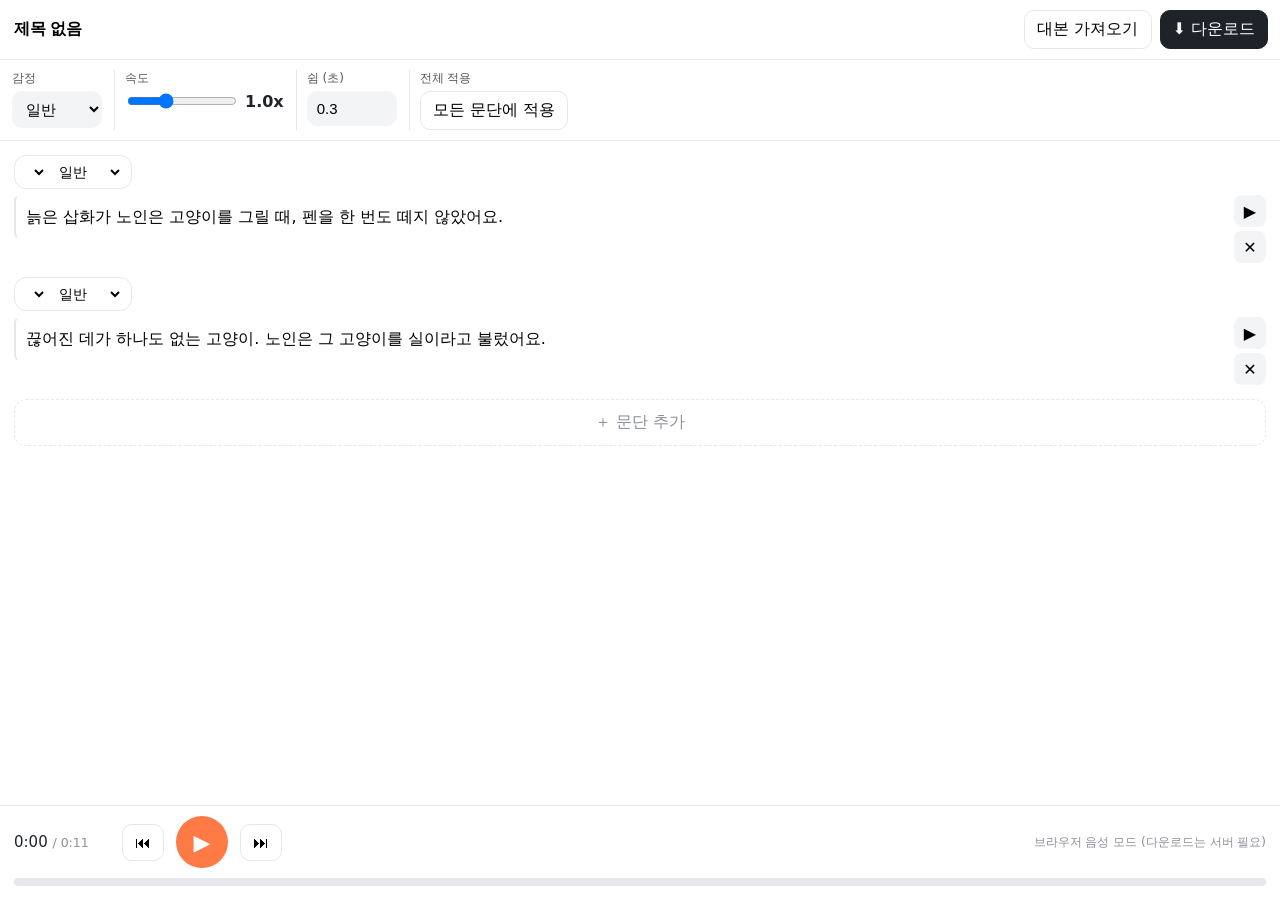
==== voice-studio/static/index.html @ 7b27cce7 "Add AI voice studio app (free edge-tts voices, script-to-mp3) Co-Authored-By: Claude Sonnet 5.5 <nor" ====
<!doctype html>
<html lang="ko">
<head>
<meta charset="utf-8">
<meta name="viewport" content="width=device-width,initial-scale=1">
<title>AI 음성 스튜디오</title>
<style>
:root{--bg:#fff;--fg:#1f2329;--mut:#8a8f98;--line:#e5e7eb;--card:#f3f4f6;--pri:#ff7a45;--dark:#1f2329;--sel:#cfe3ff}
*{box-sizing:border-box}
body{margin:0;font-family:system-ui,-apple-system,"Noto Sans KR",sans-serif;color:var(--fg);background:var(--bg);padding-bottom:150px}
header{position:sticky;top:0;z-index:5;background:#fff;border-bottom:1px solid var(--line);display:flex;gap:8px;align-items:center;padding:10px 12px}
header input{flex:1;min-width:0;border:0;font-size:16px;font-weight:600;outline:0}
button{font:inherit;cursor:pointer}
.btn{border:1px solid var(--line);background:#fff;border-radius:10px;padding:8px 12px}
.btn.dark{background:var(--dark);color:#fff;border-color:var(--dark)}
.tools{display:flex;gap:10px;overflow-x:auto;padding:10px 12px;border-bottom:1px solid var(--line);background:#fff;position:sticky;top:55px;z-index:4;scrollbar-width:none}
.tools::-webkit-scrollbar{display:none}
.grp{display:flex;flex-direction:column;gap:4px;padding-right:12px;border-right:1px solid var(--line);flex:none}
.grp:last-child{border:0}
.grp label{font-size:12px;color:#555}
select,.grp input[type=number]{background:var(--card);border:0;border-radius:10px;padding:9px 10px;font-size:15px;min-width:90px}
.speed{display:flex;align-items:center;gap:6px}
.speed input{width:110px}
main{padding:14px 14px 0}
.block{margin-bottom:14px}
.who{display:inline-flex;align-items:center;gap:6px;border:1px solid var(--line);border-radius:12px;padding:5px 8px;font-size:13px;background:#fff;margin-bottom:6px}
.who select{background:transparent;padding:2px;min-width:0;font-size:14px}
.row{display:flex;gap:6px;align-items:flex-start}
textarea{flex:1;border:1px solid transparent;border-left:2px solid var(--line);border-radius:6px;padding:8px 10px;font:inherit;font-size:16px;line-height:1.6;resize:none;outline:0;min-height:44px;overflow:hidden}
textarea:focus{background:#fafafa;border-left-color:var(--pri)}
.blk-btns{display:flex;flex-direction:column;gap:4px}
.blk-btns button{border:0;background:var(--card);border-radius:8px;width:32px;height:32px}
.blk-emo{font-size:12px;color:var(--mut);margin-left:4px}
.add{width:100%;border:1.5px dashed var(--line);background:transparent;border-radius:12px;padding:12px;color:var(--mut)}
.import{width:100%;min-height:90px;border:1px solid var(--line);border-radius:10px;padding:10px;font:inherit;display:none;margin-bottom:10px}
footer{position:fixed;left:0;right:0;bottom:0;background:#fff;border-top:1px solid var(--line);padding:10px 14px 14px}
.player{display:flex;align-items:center;gap:12px}
.time{font-variant-numeric:tabular-nums;min-width:96px;font-size:15px}
.time small{color:var(--mut)}
.play{width:52px;height:52px;border-radius:50%;border:0;background:var(--pri);color:#fff;font-size:22px}
.bar{height:8px;background:var(--line);border-radius:4px;margin-top:10px;overflow:hidden}
.bar i{display:block;height:100%;width:0;background:var(--pri);transition:width .2s}
.msg{font-size:12px;color:var(--mut);margin-left:auto;text-align:right}
dialog{border:0;border-radius:18px;padding:22px;width:min(92vw,420px)}
dialog::backdrop{background:#0006}
dialog h3{margin:0 0 14px}
.seg{display:flex;background:var(--card);border-radius:12px;padding:4px;margin:6px 0 14px}
.seg label{flex:1;text-align:center;padding:10px;border-radius:9px;cursor:pointer;font-size:14px}
.seg input{display:none}
.seg input:checked+span{display:block;background:#fff;border-radius:9px;box-shadow:0 1px 3px #0002;margin:-10px;padding:10px}
.dlg-t{font-size:13px;font-weight:600}
.note{font-size:12px;color:var(--mut);margin:10px 0}
</style>
</head>
<body>
<header>
  <input id="title" value="제목 없음" aria-label="프로젝트 제목">
  <button class="btn" id="btnImport">대본 가져오기</button>
  <button class="btn dark" id="btnDown">⬇ 다운로드</button>
</header>

<div class="tools">
  <div class="grp"><label>감정</label>
    <select id="emotion">
      <option value="normal">일반</option><option value="happy">기쁨</option><option value="sad">슬픔</option>
      <option value="angry">화남</option><option value="high">높은 톤</option><option value="low">낮은 톤</option><option value="whisper">속삭임</option>
    </select></div>
  <div class="grp"><label>속도</label>
    <div class="speed"><input type="range" id="speed" min="0.5" max="2" step="0.1" value="1"><b id="speedV">1.0x</b></div></div>
  <div class="grp"><label>쉼 (초)</label>
    <input type="number" id="pause" min="0" max="5" step="0.1" value="0.3"></div>
  <div class="grp"><label>전체 적용</label>
    <button class="btn" id="applyAll">모든 문단에 적용</button></div>
</div>

<main>
  <textarea class="import" id="importBox" placeholder="대본을 붙여넣으면 한 줄(문단)씩 나뉩니다"></textarea>
  <button class="btn" id="doImport" style="display:none;margin-bottom:12px">대본으로 나누기</button>
  <div id="blocks"></div>
  <button class="add" id="addBlock">＋ 문단 추가</button>
</main>

<footer>
  <div class="player">
    <div class="time"><span id="cur">0:00</span> <small>/ <span id="tot">0:00</span></small></div>
    <button class="btn" id="prev">⏮</button>
    <button class="play" id="play">▶</button>
    <button class="btn" id="next">⏭</button>
    <div class="msg" id="msg"></div>
  </div>
  <div class="bar"><i id="prog"></i></div>
</footer>

<dialog id="dlg">
  <h3>음성 다운로드</h3>
  <div class="dlg-t">형식</div>
  <div class="seg"><label><input type="radio" name="out" value="merge" checked><span>한 파일로 합치기</span></label>
                   <label><input type="radio" name="out" value="split"><span>문장 별로 나누기 (zip)</span></label></div>
  <p class="note">무료 Microsoft 신경망 음성(mp3)으로 변환합니다. 서버 연결이 필요합니다.</p>
  <div style="display:flex;gap:8px"><button class="btn" style="flex:1" id="dlgCancel">취소</button>
    <button class="btn dark" style="flex:2" id="dlgGo">다운로드</button></div>
</dialog>

<script>
const $ = s => document.querySelector(s);
const EMO = {normal:"일반",happy:"기쁨",sad:"슬픔",angry:"화남",high:"높은 톤",low:"낮은 톤",whisper:"속삭임"};
const EMO_WEB = {normal:[1,1],happy:[1.08,1.15],sad:[.85,.8],angry:[1.1,.9],high:[1,1.3],low:[1,.7],whisper:[.9,1]}; // [rate,pitch]
const SAMPLE = ["늙은 삽화가 노인은 고양이를 그릴 때, 펜을 한 번도 떼지 않았어요.","끊어진 데가 하나도 없는 고양이. 노인은 그 고양이를 실이라고 불렀어요."];

let voices = [];        // 서버 음성
let useServer = false;
let blocks = [];        // {text, voice, emotion}
let playing = false, idx = 0, audio = new Audio(), cancelFlag = 0;
const cache = new Map();

const store = {
  save(){ try{localStorage.setItem("vs",JSON.stringify({title:$("#title").value,blocks,speed:$("#speed").value,pause:$("#pause").value}))}catch{} },
  load(){ try{return JSON.parse(localStorage.getItem("vs"))}catch{return null} }
};

function defaultVoice(){ return voices[0]?.id || ""; }

async function loadVoices(){
  try{
    const r = await fetch("/api/voices"); if(!r.ok) throw 0;
    voices = await r.json(); useServer = true;
    $("#msg").textContent = "무료 AI 음성 연결됨";
  }catch{
    // 서버가 없으면 브라우저 내장 음성(무료)으로 미리듣기만 제공
    await new Promise(res=>{ if(speechSynthesis.getVoices().length) res(); else {speechSynthesis.onvoiceschanged=res; setTimeout(res,800);} });
    voices = speechSynthesis.getVoices().filter(v=>/ko/i.test(v.lang)).map(v=>({id:v.voiceURI,name:v.name,gender:"",locale:v.lang}));
    if(!voices.length) voices = speechSynthesis.getVoices().map(v=>({id:v.voiceURI,name:v.name,gender:"",locale:v.lang}));
    $("#msg").textContent = "브라우저 음성 모드 (다운로드는 서버 필요)";
  }
}

function voiceOptions(sel){
  return voices.map(v=>`<option value="${v.id}" ${v.id===sel?"selected":""}>${v.name}${v.gender==="Female"?" (여)":v.gender==="Male"?" (남)":""} · ${v.locale}</option>`).join("");
}

function render(){
  const root = $("#blocks"); root.innerHTML = "";
  blocks.forEach((b,i)=>{
    const d = document.createElement("div"); d.className="block"; d.dataset.i=i;
    d.innerHTML = `<span class="who"><select class="v">${voiceOptions(b.voice)}</select>
      <select class="e">${Object.entries(EMO).map(([k,v])=>`<option value="${k}" ${k===b.emotion?"selected":""}>${v}</option>`).join("")}</select></span>
      <div class="row"><textarea rows="1" placeholder="문장을 입력하세요"></textarea>
      <div class="blk-btns"><button class="pl" title="이 문단 듣기">▶</button><button class="rm" title="삭제">✕</button></div></div>`;
    const ta = d.querySelector("textarea"); ta.value = b.text;
    const fit = ()=>{ta.style.height="auto";ta.style.height=ta.scrollHeight+"px"}; setTimeout(fit);
    ta.oninput = ()=>{b.text=ta.value;fit();updateTotal();store.save()};
    d.querySelector(".v").onchange = e=>{b.voice=e.target.value;store.save()};
    d.querySelector(".e").onchange = e=>{b.emotion=e.target.value;store.save()};
    d.querySelector(".pl").onclick = ()=>playFrom(i,true);
    d.querySelector(".rm").onclick = ()=>{ if(blocks.length>1){blocks.splice(i,1);render();store.save()} };
    root.appendChild(d);
  });
  updateTotal();
}

const dur = t => Math.max(1, t.replace(/\s/g,"").length/ (5.5*parseFloat($("#speed").value)));  // 대략 초 추정
function updateTotal(){
  const p = parseFloat($("#pause").value)||0;
  const s = blocks.filter(b=>b.text.trim()).reduce((a,b)=>a+dur(b.text)+p,0);
  $("#tot").textContent = fmt(s);
}
const fmt = s => `${Math.floor(s/60)}:${String(Math.round(s%60)).padStart(2,"0")}`;

function setHighlight(i){ document.querySelectorAll(".block").forEach((el,k)=>el.querySelector("textarea").style.background = k===i?"#fff4ec":""); }

async function fetchAudio(b){
  const speed = parseFloat($("#speed").value);
  const key = JSON.stringify([b.text,b.voice,b.emotion,speed]);
  if(cache.has(key)) return cache.get(key);
  const r = await fetch("/api/tts",{method:"POST",headers:{"Content-Type":"application/json"},body:JSON.stringify({text:b.text,voice:b.voice,emotion:b.emotion,speed})});
  if(!r.ok) throw new Error((await r.json().catch(()=>({}))).detail || r.status);
  const url = URL.createObjectURL(await r.blob()); cache.set(key,url); return url;
}

function speakWeb(b){
  return new Promise(res=>{
    const u = new SpeechSynthesisUtterance(b.text);
    const v = speechSynthesis.getVoices().find(v=>v.voiceURI===b.voice); if(v){u.voice=v;u.lang=v.lang}else u.lang="ko-KR";
    const [r,p] = EMO_WEB[b.emotion]; u.rate = r*parseFloat($("#speed").value); u.pitch = p;
    u.onend=u.onerror=()=>res(); speechSynthesis.cancel(); speechSynthesis.speak(u);
  });
}

function stop(){ cancelFlag++; playing=false; audio.pause(); speechSynthesis.cancel(); $("#play").textContent="▶"; setHighlight(-1); }

async function playFrom(start, single=false){
  stop(); const my = cancelFlag; playing = true; $("#play").textContent="⏸";
  const pause = (parseFloat($("#pause").value)||0)*1000;
  const list = blocks.map((b,i)=>[b,i]).filter(([b])=>b.text.trim());
  for(const [b,i] of list){
    if(i<start) continue;
    if(my!==cancelFlag) return;
    idx = i; setHighlight(i);
    $("#prog").style.width = (list.findIndex(x=>x[1]===i)/list.length*100)+"%";
    try{
      if(useServer){
        $("#msg").textContent = "음성 생성 중…";
        const url = await fetchAudio(b); if(my!==cancelFlag) return;
        $("#msg").textContent = "";
        audio.src = url; await audio.play();
        await new Promise(res=>{audio.onended=res; audio.onerror=res});
      } else await speakWeb(b);
    }catch(e){ $("#msg").textContent = "오류: "+e.message; stop(); return; }
    if(single) break;
    if(my!==cancelFlag) return;
    await new Promise(r=>setTimeout(r,pause));
  }
  if(my===cancelFlag){ stop(); $("#prog").style.width="100%"; }
}

$("#play").onclick = ()=> playing ? stop() : playFrom(idx);
$("#prev").onclick = ()=>{ idx=Math.max(0,idx-1); playing&&playFrom(idx); setHighlight(idx); };
$("#next").onclick = ()=>{ idx=Math.min(blocks.length-1,idx+1); playing&&playFrom(idx); setHighlight(idx); };
$("#speed").oninput = e=>{ $("#speedV").textContent=parseFloat(e.target.value).toFixed(1)+"x"; updateTotal(); store.save(); };
$("#pause").oninput = ()=>{updateTotal();store.save()};
$("#title").oninput = store.save;
$("#addBlock").onclick = ()=>{ blocks.push({text:"",voice:blocks.at(-1)?.voice||defaultVoice(),emotion:"normal"}); render(); document.querySelectorAll("textarea:not(.import)").item(blocks.length-1).focus(); store.save(); };
$("#applyAll").onclick = ()=>{ const e=$("#emotion").value; blocks.forEach(b=>b.emotion=e); render(); store.save(); };
$("#btnImport").onclick = ()=>{ const on=$("#importBox").style.display!=="block"; $("#importBox").style.display=on?"block":"none"; $("#doImport").style.display=on?"inline-block":"none"; };
$("#doImport").onclick = ()=>{
  const lines = $("#importBox").value.split(/\n+/).map(s=>s.trim()).filter(Boolean); if(!lines.length) return;
  const v = blocks[0]?.voice||defaultVoice();
  blocks = lines.map(t=>({text:t,voice:v,emotion:"normal"}));
  $("#importBox").value=""; $("#btnImport").click(); render(); store.save();
};

$("#btnDown").onclick = ()=>{ if(!useServer) return alert("다운로드는 서버(python server.py) 실행 중에만 가능합니다."); $("#dlg").showModal(); };
$("#dlgCancel").onclick = ()=>$("#dlg").close();
$("#dlgGo").onclick = async ()=>{
  const split = document.querySelector("[name=out]:checked").value==="split";
  const body = {blocks:blocks.filter(b=>b.text.trim()).map(b=>({...b,speed:parseFloat($("#speed").value)})),pause_ms:Math.round((parseFloat($("#pause").value)||0)*1000),split};
  if(!body.blocks.length) return alert("대본이 비어 있습니다");
  $("#dlgGo").textContent="생성 중…"; $("#dlgGo").disabled=true;
  try{
    const r = await fetch("/api/render",{method:"POST",headers:{"Content-Type":"application/json"},body:JSON.stringify(body)});
    if(!r.ok) throw new Error((await r.json().catch(()=>({}))).detail||r.status);
    const a = document.createElement("a"); a.href=URL.createObjectURL(await r.blob());
    a.download = ($("#title").value||"voice")+(split?".zip":".mp3"); a.click(); $("#dlg").close();
  }catch(e){ alert("실패: "+e.message); }
  $("#dlgGo").textContent="다운로드"; $("#dlgGo").disabled=false;
};

(async()=>{
  await loadVoices();
  const s = store.load();
  if(s){ $("#title").value=s.title; $("#speed").value=s.speed||1; $("#pause").value=s.pause??.3; $("#speedV").textContent=parseFloat($("#speed").value).toFixed(1)+"x"; blocks=s.blocks||[]; }
  if(!blocks.length) blocks = SAMPLE.map(t=>({text:t,voice:defaultVoice(),emotion:"normal"}));
  render();
})();
</script>
</body>
</html>
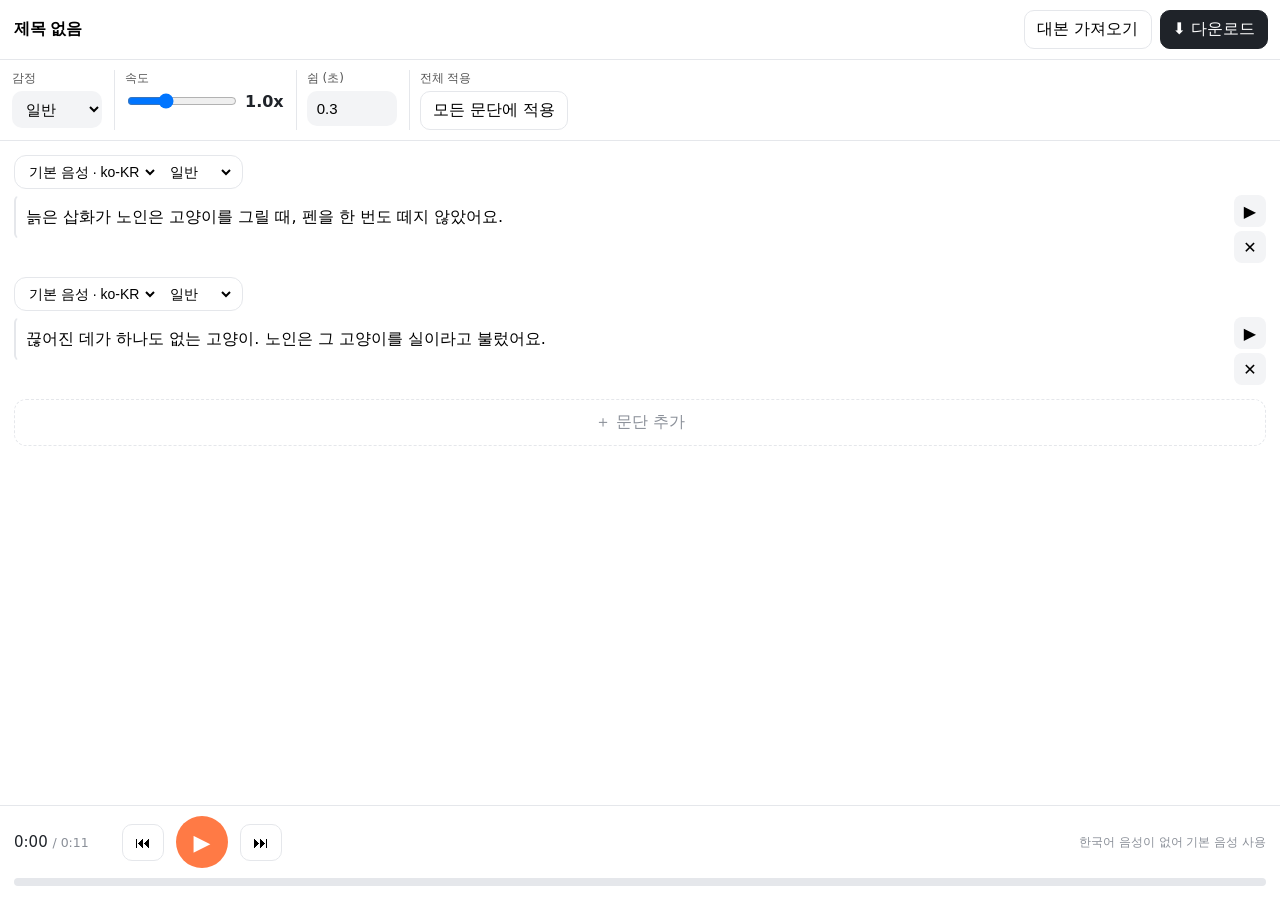
==== commit 9368f66f: "Make browser TTS fallback robust and surface voice errors Co-Authored-By: Claude Sonnet 5.5 <noreply" ====
--- a/voice-studio/static/index.html
+++ b/voice-studio/static/index.html
@@ -127,10 +127,12 @@
     $("#msg").textContent = "무료 AI 음성 연결됨";
   }catch{
     // 서버가 없으면 브라우저 내장 음성(무료)으로 미리듣기만 제공
-    await new Promise(res=>{ if(speechSynthesis.getVoices().length) res(); else {speechSynthesis.onvoiceschanged=res; setTimeout(res,800);} });
-    voices = speechSynthesis.getVoices().filter(v=>/ko/i.test(v.lang)).map(v=>({id:v.voiceURI,name:v.name,gender:"",locale:v.lang}));
-    if(!voices.length) voices = speechSynthesis.getVoices().map(v=>({id:v.voiceURI,name:v.name,gender:"",locale:v.lang}));
-    $("#msg").textContent = "브라우저 음성 모드 (다운로드는 서버 필요)";
+    if(!("speechSynthesis" in window)){ voices=[{id:"",name:"기본 음성",gender:"",locale:"ko-KR"}]; $("#msg").textContent="이 브라우저는 음성 읽기를 지원하지 않습니다"; return; }
+    await new Promise(res=>{ if(speechSynthesis.getVoices().length) res(); else {speechSynthesis.onvoiceschanged=res; setTimeout(res,1500);} });
+    const all = speechSynthesis.getVoices().map(v=>({id:v.voiceURI,name:v.name,gender:"",locale:v.lang}));
+    const ko = all.filter(v=>/^ko/i.test(v.locale.replace("_","-")));
+    voices = [{id:"",name:"기본 음성",gender:"",locale:"ko-KR"}, ...(ko.length?ko:all)];
+    $("#msg").textContent = ko.length ? `브라우저 한국어 음성 ${ko.length}개` : "한국어 음성이 없어 기본 음성 사용";
   }
 }
 
@@ -178,11 +180,19 @@
 }
 
 function speakWeb(b){
-  return new Promise(res=>{
+  return new Promise((res,rej)=>{
     const u = new SpeechSynthesisUtterance(b.text);
-    const v = speechSynthesis.getVoices().find(v=>v.voiceURI===b.voice); if(v){u.voice=v;u.lang=v.lang}else u.lang="ko-KR";
-    const [r,p] = EMO_WEB[b.emotion]; u.rate = r*parseFloat($("#speed").value); u.pitch = p;
-    u.onend=u.onerror=()=>res(); speechSynthesis.cancel(); speechSynthesis.speak(u);
+    const v = b.voice && speechSynthesis.getVoices().find(v=>v.voiceURI===b.voice);
+    if(v){u.voice=v;u.lang=v.lang}else u.lang="ko-KR";
+    const [r,p] = EMO_WEB[b.emotion]; u.rate = Math.min(2,r*parseFloat($("#speed").value)); u.pitch = p; u.volume = 1;
+    let done=false; const fin=f=>{ if(done) return; done=true; clearTimeout(t); f(); };
+    const t = setTimeout(()=>fin(res), (dur(b.text)+4)*1000);   // onend가 오지 않는 기기 대비
+    u.onend=()=>fin(res);
+    u.onerror=e=>fin(()=> e.error==="canceled"||e.error==="interrupted" ? res() : rej(new Error(
+      e.error==="not-allowed" ? "이 화면에서는 소리 재생이 막혀 있습니다" :
+      e.error==="synthesis-unavailable"||e.error==="language-unavailable" ? "폰에 한국어 음성이 없습니다. 설정 > 텍스트 음성 변환에서 Google 음성을 설치하세요" : "음성 오류: "+e.error)));
+    speechSynthesis.cancel();
+    setTimeout(()=>{ speechSynthesis.resume(); speechSynthesis.speak(u); }, 80);
   });
 }
 
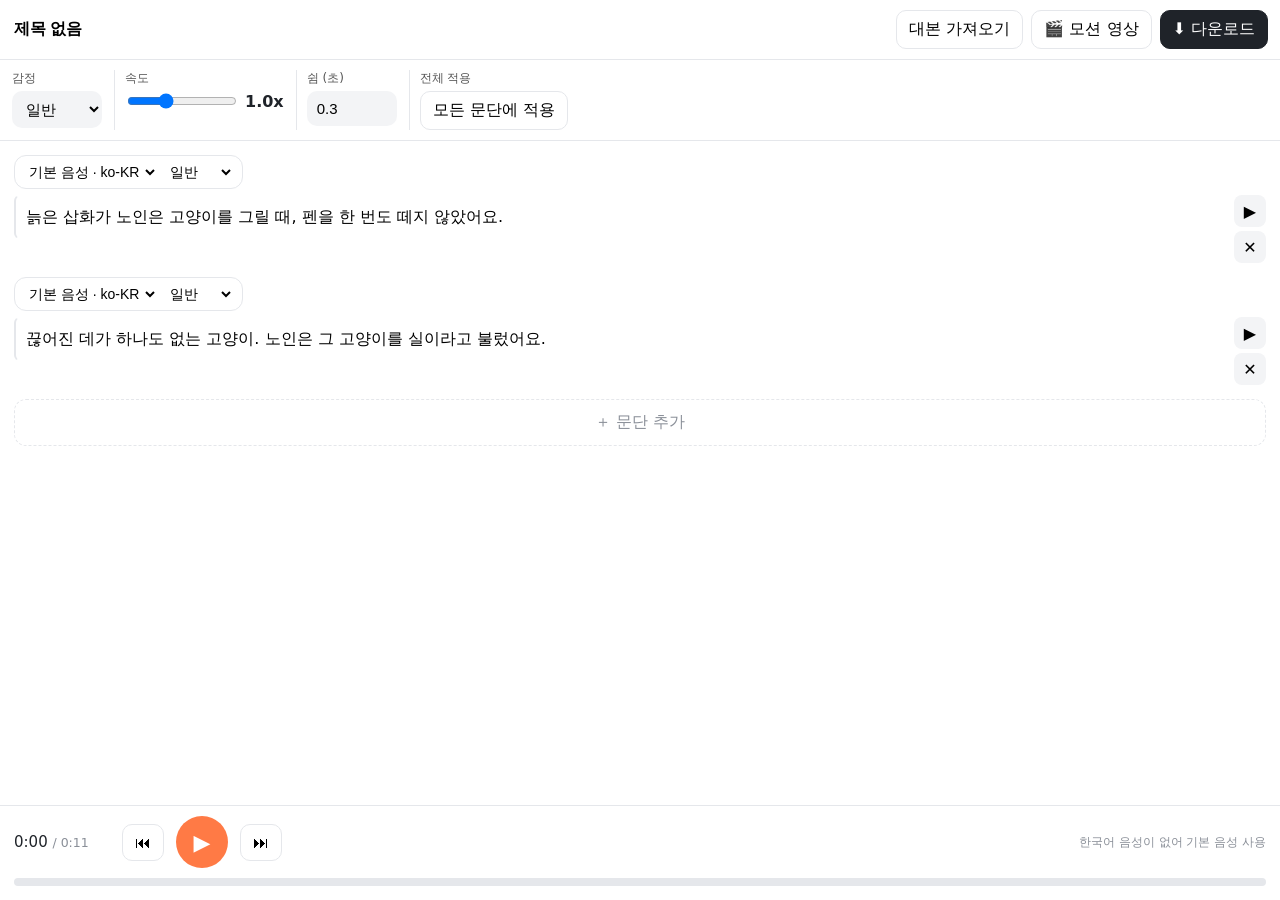
==== commit 53a0ea54: "Add motion-studio skill and auto motion-graphic video generation in the app Co-Authored-By: Claude S" ====
--- a/voice-studio/static/index.html
+++ b/voice-studio/static/index.html
@@ -56,6 +56,7 @@
 <header>
   <input id="title" value="제목 없음" aria-label="프로젝트 제목">
   <button class="btn" id="btnImport">대본 가져오기</button>
+  <button class="btn" id="btnMotion">🎬 모션 영상</button>
   <button class="btn dark" id="btnDown">⬇ 다운로드</button>
 </header>
 
@@ -99,6 +100,23 @@
   <p class="note">무료 Microsoft 신경망 음성(mp3)으로 변환합니다. 서버 연결이 필요합니다.</p>
   <div style="display:flex;gap:8px"><button class="btn" style="flex:1" id="dlgCancel">취소</button>
     <button class="btn dark" style="flex:2" id="dlgGo">다운로드</button></div>
+</dialog>
+
+<dialog id="mdlg">
+  <h3>모션 그래픽 영상 만들기</h3>
+  <p class="note">대본의 문단 하나가 장면 하나가 됩니다. 장면마다 카메라 움직임·전환·효과음이 자동으로 붙습니다.</p>
+  <div class="dlg-t">비율</div>
+  <div class="seg" id="mRatio"><label><input type="radio" name="mr" value="9:16" checked><span>9:16 쇼츠</span></label><label><input type="radio" name="mr" value="16:9"><span>16:9</span></label><label><input type="radio" name="mr" value="1:1"><span>1:1</span></label></div>
+  <div class="dlg-t">분위기</div>
+  <div class="seg"><label><input type="radio" name="mm" value="pop" checked><span>팝</span></label><label><input type="radio" name="mm" value="calm"><span>차분</span></label><label><input type="radio" name="mm" value="fresh"><span>청량</span></label><label><input type="radio" name="mm" value="bold"><span>강렬</span></label></div>
+  <div class="dlg-t">화질</div>
+  <div class="seg"><label><input type="radio" name="ms" value="sd" checked><span>빠르게 (720p)</span></label><label><input type="radio" name="ms" value="hd"><span>선명하게 (1080p)</span></label></div>
+  <label class="note" style="display:flex;gap:8px;align-items:center"><input type="checkbox" id="mNarr" checked> 무료 AI 목소리로 나레이션 넣기 (문단별 목소리 사용)</label>
+  <div class="bar"><i id="mProg"></i></div>
+  <p class="note" id="mStage"></p>
+  <video id="mVideo" controls playsinline style="display:none;width:100%;max-height:50vh;border-radius:12px;background:#000"></video>
+  <div style="display:flex;gap:8px;margin-top:10px"><button class="btn" style="flex:1" id="mClose">닫기</button>
+    <button class="btn dark" style="flex:2" id="mGo">영상 만들기</button></div>
 </dialog>
 
 <script>
@@ -255,6 +273,31 @@
   $("#dlgGo").textContent="다운로드"; $("#dlgGo").disabled=false;
 };
 
+
+$("#btnMotion").onclick = ()=>{ if(!useServer) return alert("모션 영상은 서버(python server.py) 실행 중에만 만들 수 있습니다."); $("#mdlg").showModal(); };
+$("#mClose").onclick = ()=>$("#mdlg").close();
+$("#mGo").onclick = async ()=>{
+  const text = blocks.map(b=>b.text.trim()).filter(Boolean).join("\n");
+  if(!text) return alert("대본이 비어 있습니다");
+  const v = n=>document.querySelector(`[name=${n}]:checked`).value;
+  const narr = $("#mNarr").checked;
+  $("#mGo").disabled=true; $("#mVideo").style.display="none"; $("#mProg").style.width="2%";
+  try{
+    const r = await fetch("/api/motion",{method:"POST",headers:{"Content-Type":"application/json"},body:JSON.stringify({text,ratio:v("mr"),mood:v("mm"),size:v("ms"),narration:narr,voice:blocks[0].voice||undefined,emotion:blocks[0].emotion,bgm:false})});
+    if(!r.ok) throw new Error((await r.json().catch(()=>({}))).detail||r.status);
+    const {id} = await r.json();
+    for(;;){
+      await new Promise(res=>setTimeout(res,1500));
+      const st = await (await fetch("/api/motion/"+id)).json();
+      $("#mStage").textContent = st.stage + (st.error?": "+st.error:""); $("#mProg").style.width = Math.round(st.progress*100)+"%";
+      if(st.done){ if(st.error) throw new Error(st.error);
+        const vd=$("#mVideo"); vd.src="/api/motion/"+id+"/video"; vd.style.display="block"; vd.play().catch(()=>{});
+        $("#mStage").innerHTML = `완료 · <a href="/api/motion/${id}/video" download="motion.mp4">mp4 저장</a>`; break; }
+    }
+  }catch(e){ $("#mStage").textContent="실패: "+e.message; }
+  $("#mGo").disabled=false;
+};
+
 (async()=>{
   await loadVoices();
   const s = store.load();
